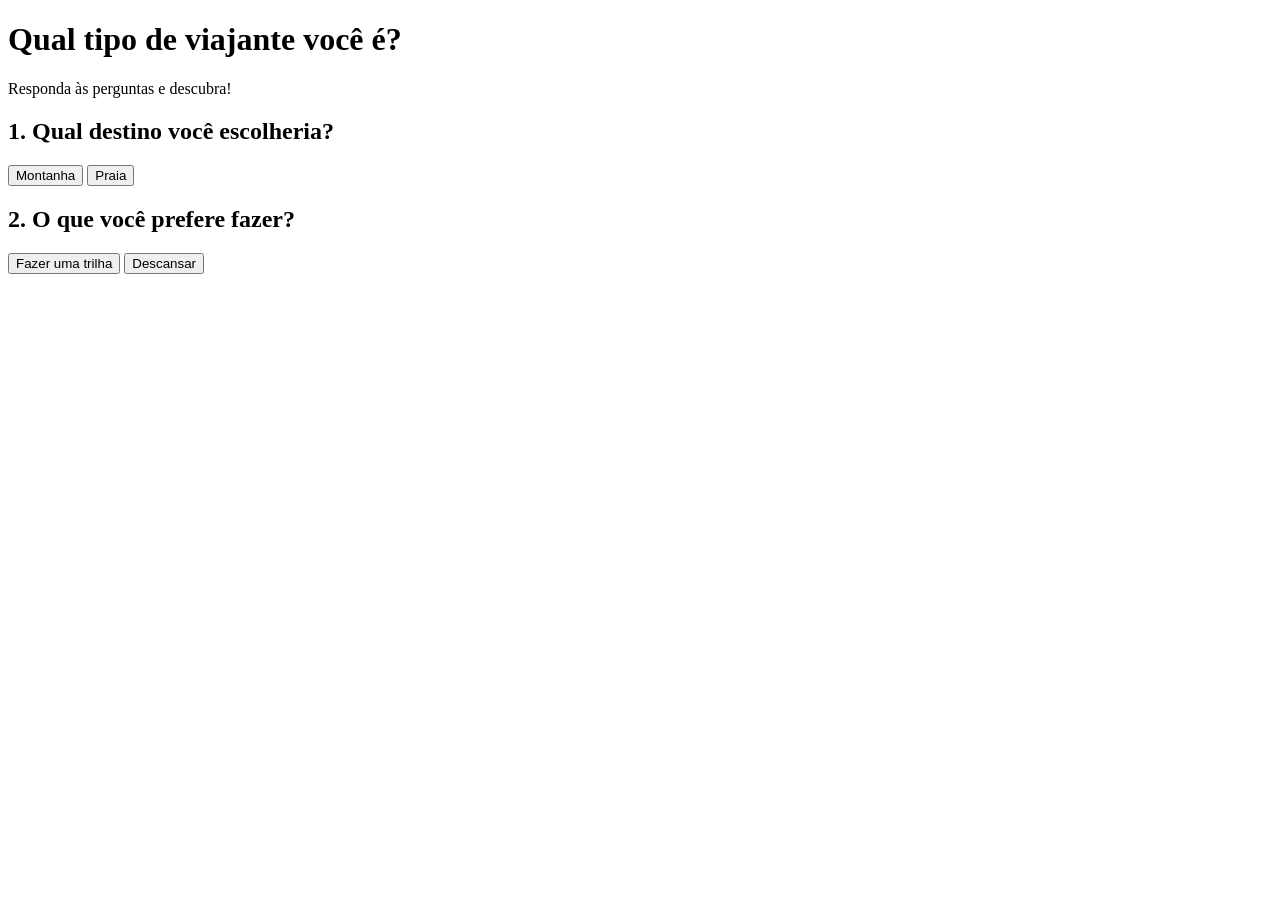
==== index.html @ b26f509c "envar" ====
<!DOCTYPE html>
<html lang="pt-BR">

<head>
    <meta charset="UTF-8">
    <meta name="viewport" content="width=device-width, initial-scale=1.0">

    <title>Qual viajante você é?</title>

    <link rel="stylesheet" href="style.css">
</head>

<body>

    <main>

        <h1>Qual tipo de viajante você é?</h1>

        <p>Responda às perguntas e descubra!</p>


       <section class="pergunta">

            <h2>1. Qual destino você escolheria?</h2>

            <button onclick="responder('aventura', 1, this)">
                Montanha
            </button>

            <button onclick="responder('relax', 1, this)">
                Praia
            </button>

        </section>


        <section class="pergunta">

            <h2>2. O que você prefere fazer?</h2>

           <button onclick="responder('aventura', 2, this)">
                Fazer uma trilha
            </button>

            <button onclick="responder('relax', 2, this)">
                Descansar
            </button>

        </section>


        <section id="resultado">

        </section>

    </main>


    <script src="script.js"></script>

</body>

</html>
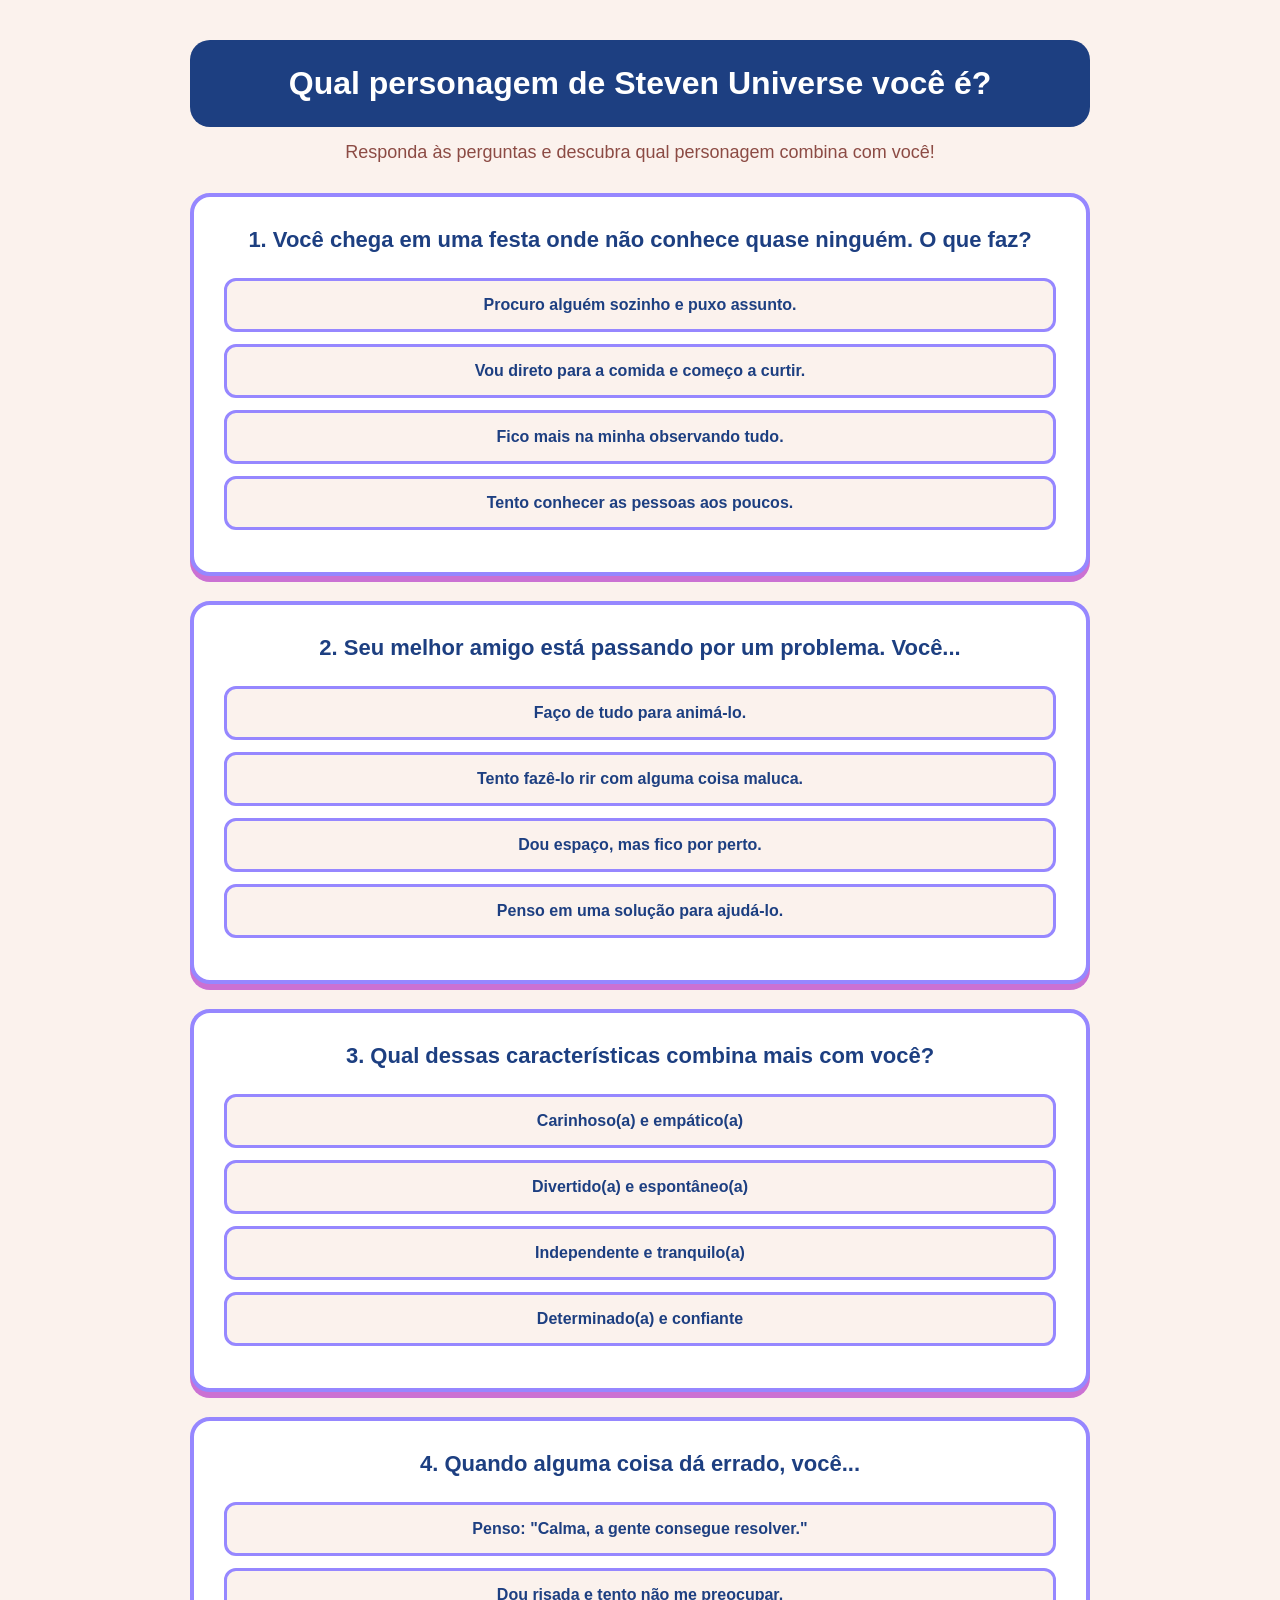
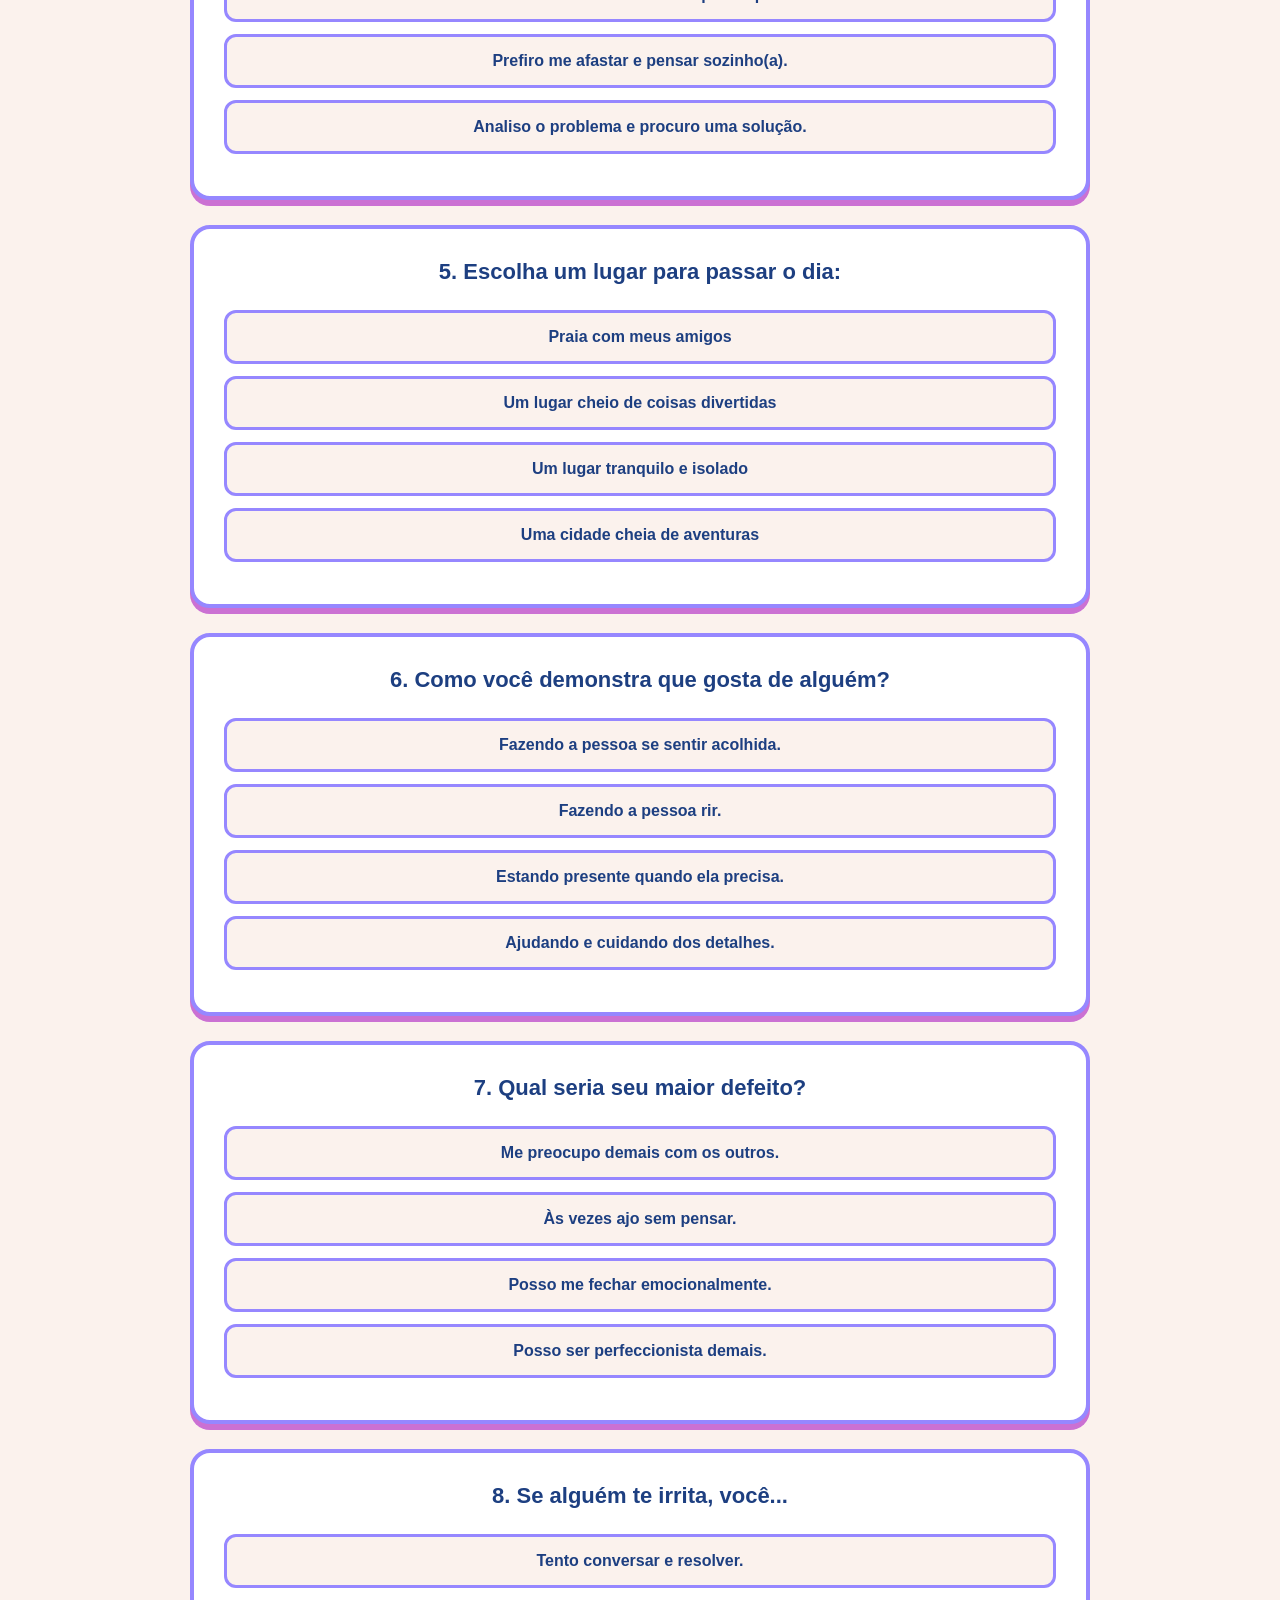
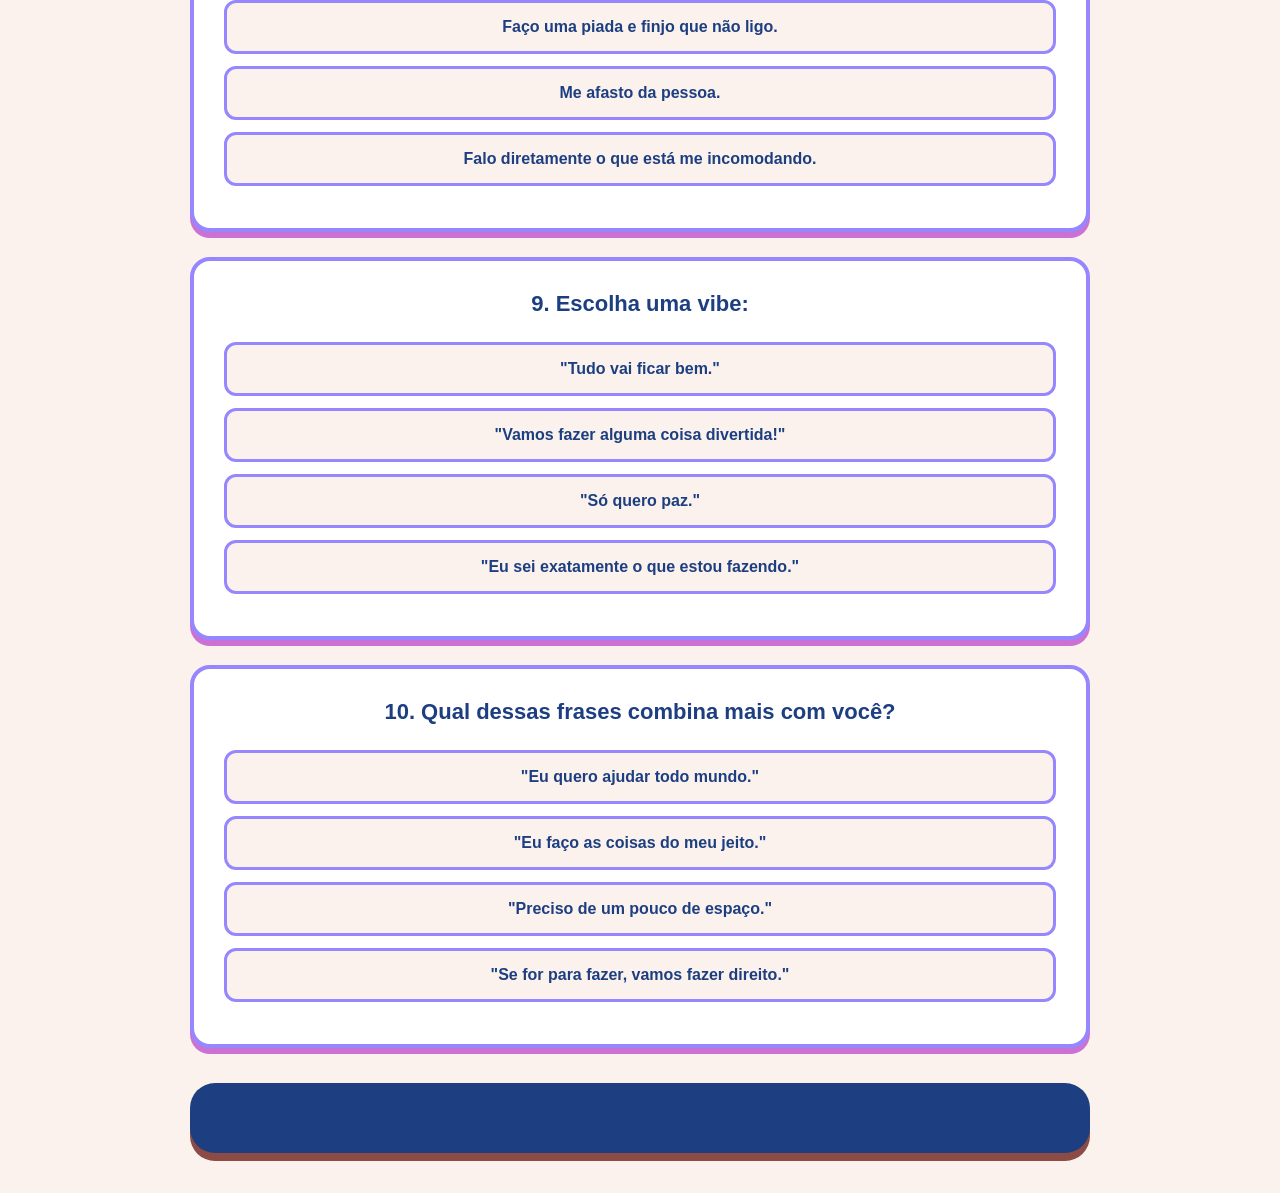
==== commit 94711663: "enviar" ====
--- a/index.html
+++ b/index.html
@@ -4,9 +4,7 @@
 <head>
     <meta charset="UTF-8">
     <meta name="viewport" content="width=device-width, initial-scale=1.0">
-
-    <title>Qual viajante você é?</title>
-
+    <title>Qual personagem de Steven Universe você é?</title>
     <link rel="stylesheet" href="style.css">
 </head>
 
@@ -14,50 +12,225 @@
 
     <main>
 
-        <h1>Qual tipo de viajante você é?</h1>
-
-        <p>Responda às perguntas e descubra!</p>
-
-
-       <section class="pergunta">
-
-            <h2>1. Qual destino você escolheria?</h2>
-
-            <button onclick="responder('aventura', 1, this)">
-                Montanha
-            </button>
-
-            <button onclick="responder('relax', 1, this)">
-                Praia
-            </button>
-
-        </section>
-
-
-        <section class="pergunta">
-
-            <h2>2. O que você prefere fazer?</h2>
-
-           <button onclick="responder('aventura', 2, this)">
-                Fazer uma trilha
-            </button>
-
-            <button onclick="responder('relax', 2, this)">
-                Descansar
-            </button>
-
+        <h1>Qual personagem de Steven Universe você é?</h1>
+        <p>Responda às perguntas e descubra qual personagem combina com você!</p>
+
+        <section class="pergunta">
+            <h2>1. Você chega em uma festa onde não conhece quase ninguém. O que faz?</h2>
+
+            <button onclick="responder('Steven', 1, this)">
+                Procuro alguém sozinho e puxo assunto.
+            </button>
+
+            <button onclick="responder('Amethyst', 1, this)">
+                Vou direto para a comida e começo a curtir.
+            </button>
+
+            <button onclick="responder('Lapis', 1, this)">
+                Fico mais na minha observando tudo.
+            </button>
+
+            <button onclick="responder('Pearl', 1, this)">
+                Tento conhecer as pessoas aos poucos.
+            </button>
+        </section>
+
+
+        <section class="pergunta">
+            <h2>2. Seu melhor amigo está passando por um problema. Você...</h2>
+
+            <button onclick="responder('Steven', 2, this)">
+                Faço de tudo para animá-lo.
+            </button>
+
+            <button onclick="responder('Amethyst', 2, this)">
+                Tento fazê-lo rir com alguma coisa maluca.
+            </button>
+
+            <button onclick="responder('Lapis', 2, this)">
+                Dou espaço, mas fico por perto.
+            </button>
+
+            <button onclick="responder('Pearl', 2, this)">
+                Penso em uma solução para ajudá-lo.
+            </button>
+        </section>
+
+
+        <section class="pergunta">
+            <h2>3. Qual dessas características combina mais com você?</h2>
+
+            <button onclick="responder('Steven', 3, this)">
+                Carinhoso(a) e empático(a)
+            </button>
+
+            <button onclick="responder('Amethyst', 3, this)">
+                Divertido(a) e espontâneo(a)
+            </button>
+
+            <button onclick="responder('Lapis', 3, this)">
+                Independente e tranquilo(a)
+            </button>
+
+            <button onclick="responder('Garnet', 3, this)">
+                Determinado(a) e confiante
+            </button>
+        </section>
+
+
+        <section class="pergunta">
+            <h2>4. Quando alguma coisa dá errado, você...</h2>
+
+            <button onclick="responder('Steven', 4, this)">
+                Penso: "Calma, a gente consegue resolver."
+            </button>
+
+            <button onclick="responder('Amethyst', 4, this)">
+                Dou risada e tento não me preocupar.
+            </button>
+
+            <button onclick="responder('Lapis', 4, this)">
+                Prefiro me afastar e pensar sozinho(a).
+            </button>
+
+            <button onclick="responder('Pearl', 4, this)">
+                Analiso o problema e procuro uma solução.
+            </button>
+        </section>
+
+
+        <section class="pergunta">
+            <h2>5. Escolha um lugar para passar o dia:</h2>
+
+            <button onclick="responder('Steven', 5, this)">
+                Praia com meus amigos
+            </button>
+
+            <button onclick="responder('Amethyst', 5, this)">
+                Um lugar cheio de coisas divertidas
+            </button>
+
+            <button onclick="responder('Lapis', 5, this)">
+                Um lugar tranquilo e isolado
+            </button>
+
+            <button onclick="responder('Garnet', 5, this)">
+                Uma cidade cheia de aventuras
+            </button>
+        </section>
+
+
+        <section class="pergunta">
+            <h2>6. Como você demonstra que gosta de alguém?</h2>
+
+            <button onclick="responder('Steven', 6, this)">
+                Fazendo a pessoa se sentir acolhida.
+            </button>
+
+            <button onclick="responder('Amethyst', 6, this)">
+                Fazendo a pessoa rir.
+            </button>
+
+            <button onclick="responder('Lapis', 6, this)">
+                Estando presente quando ela precisa.
+            </button>
+
+            <button onclick="responder('Pearl', 6, this)">
+                Ajudando e cuidando dos detalhes.
+            </button>
+        </section>
+
+
+        <section class="pergunta">
+            <h2>7. Qual seria seu maior defeito?</h2>
+
+            <button onclick="responder('Steven', 7, this)">
+                Me preocupo demais com os outros.
+            </button>
+
+            <button onclick="responder('Amethyst', 7, this)">
+                Às vezes ajo sem pensar.
+            </button>
+
+            <button onclick="responder('Lapis', 7, this)">
+                Posso me fechar emocionalmente.
+            </button>
+
+            <button onclick="responder('Pearl', 7, this)">
+                Posso ser perfeccionista demais.
+            </button>
+        </section>
+
+
+        <section class="pergunta">
+            <h2>8. Se alguém te irrita, você...</h2>
+
+            <button onclick="responder('Steven', 8, this)">
+                Tento conversar e resolver.
+            </button>
+
+            <button onclick="responder('Amethyst', 8, this)">
+                Faço uma piada e finjo que não ligo.
+            </button>
+
+            <button onclick="responder('Lapis', 8, this)">
+                Me afasto da pessoa.
+            </button>
+
+            <button onclick="responder('Garnet', 8, this)">
+                Falo diretamente o que está me incomodando.
+            </button>
+        </section>
+
+
+        <section class="pergunta">
+            <h2>9. Escolha uma vibe:</h2>
+
+            <button onclick="responder('Steven', 9, this)">
+                "Tudo vai ficar bem."
+            </button>
+
+            <button onclick="responder('Amethyst', 9, this)">
+                "Vamos fazer alguma coisa divertida!"
+            </button>
+
+            <button onclick="responder('Lapis', 9, this)">
+                "Só quero paz."
+            </button>
+
+            <button onclick="responder('Garnet', 9, this)">
+                "Eu sei exatamente o que estou fazendo."
+            </button>
+        </section>
+
+
+        <section class="pergunta">
+            <h2>10. Qual dessas frases combina mais com você?</h2>
+
+            <button onclick="responder('Steven', 10, this)">
+                "Eu quero ajudar todo mundo."
+            </button>
+
+            <button onclick="responder('Amethyst', 10, this)">
+                "Eu faço as coisas do meu jeito."
+            </button>
+
+            <button onclick="responder('Lapis', 10, this)">
+                "Preciso de um pouco de espaço."
+            </button>
+
+            <button onclick="responder('Garnet', 10, this)">
+                "Se for para fazer, vamos fazer direito."
+            </button>
         </section>
 
 
         <section id="resultado">
-
         </section>
 
     </main>
 
-
     <script src="script.js"></script>
 
 </body>
-
 </html>
--- a/style.css
+++ b/style.css
@@ -0,0 +1,169 @@
+/* =========================
+   PALETA
+========================= */
+
+:root {
+    --marrom: #8C4B44;
+    --creme: #FBF2ED;
+    --azul: #1D3F81;
+    --roxo: #9687FF;
+    --rosa: #CB71D3;
+}
+
+/* =========================
+   CONFIGURAÇÃO GERAL
+========================= */
+
+* {
+    margin: 0;
+    padding: 0;
+    box-sizing: border-box;
+}
+
+body {
+    font-family: Arial, sans-serif;
+    background: var(--creme);
+    color: var(--azul);
+    min-height: 100vh;
+    padding: 40px 20px;
+}
+
+/* =========================
+   CONTEÚDO PRINCIPAL
+========================= */
+
+main {
+    max-width: 900px;
+    margin: auto;
+    text-align: center;
+}
+
+/* TÍTULO */
+
+h1 {
+    background: var(--azul);
+    color: white;
+    padding: 25px;
+    border-radius: 20px;
+    margin-bottom: 15px;
+    font-size: 32px;
+}
+
+/* TEXTO */
+
+main > p {
+    font-size: 18px;
+    color: var(--marrom);
+    margin-bottom: 30px;
+}
+
+/* =========================
+   PERGUNTAS
+========================= */
+
+.pergunta {
+    background: white;
+    padding: 30px;
+    margin-bottom: 25px;
+    border-radius: 20px;
+    border: 4px solid var(--roxo);
+    box-shadow: 0 6px 0 var(--rosa);
+}
+
+.pergunta h2 {
+    color: var(--azul);
+    font-size: 22px;
+    margin-bottom: 25px;
+}
+
+/* =========================
+   BOTÕES
+========================= */
+
+.pergunta button {
+    display: block;
+    width: 100%;
+    padding: 15px 20px;
+    margin: 12px 0;
+
+    background: var(--creme);
+    color: var(--azul);
+
+    border: 3px solid var(--roxo);
+    border-radius: 12px;
+
+    font-size: 16px;
+    font-weight: bold;
+
+    cursor: pointer;
+    transition: 0.2s;
+}
+
+/* EFEITO AO PASSAR O MOUSE */
+
+.pergunta button:hover {
+    background: var(--roxo);
+    color: white;
+    transform: scale(1.02);
+}
+
+/* RESPOSTA ESCOLHIDA */
+
+.pergunta button.selecionado {
+    background: var(--rosa);
+    color: white;
+    border-color: var(--marrom);
+}
+
+/* =========================
+   RESULTADO
+========================= */
+
+#resultado {
+    margin-top: 35px;
+    padding: 35px;
+
+    background: var(--azul);
+    color: white;
+
+    border-radius: 25px;
+
+    box-shadow: 0 8px 0 var(--marrom);
+}
+
+#resultado h2 {
+    font-size: 30px;
+    margin-bottom: 15px;
+}
+
+#resultado p {
+    font-size: 18px;
+    line-height: 1.6;
+}
+
+/* =========================
+   RESPONSIVIDADE
+========================= */
+
+@media (max-width: 600px) {
+
+    body {
+        padding: 20px 10px;
+    }
+
+    h1 {
+        font-size: 25px;
+    }
+
+    .pergunta {
+        padding: 20px;
+    }
+
+    .pergunta h2 {
+        font-size: 19px;
+    }
+
+    .pergunta button {
+        font-size: 14px;
+    }
+}
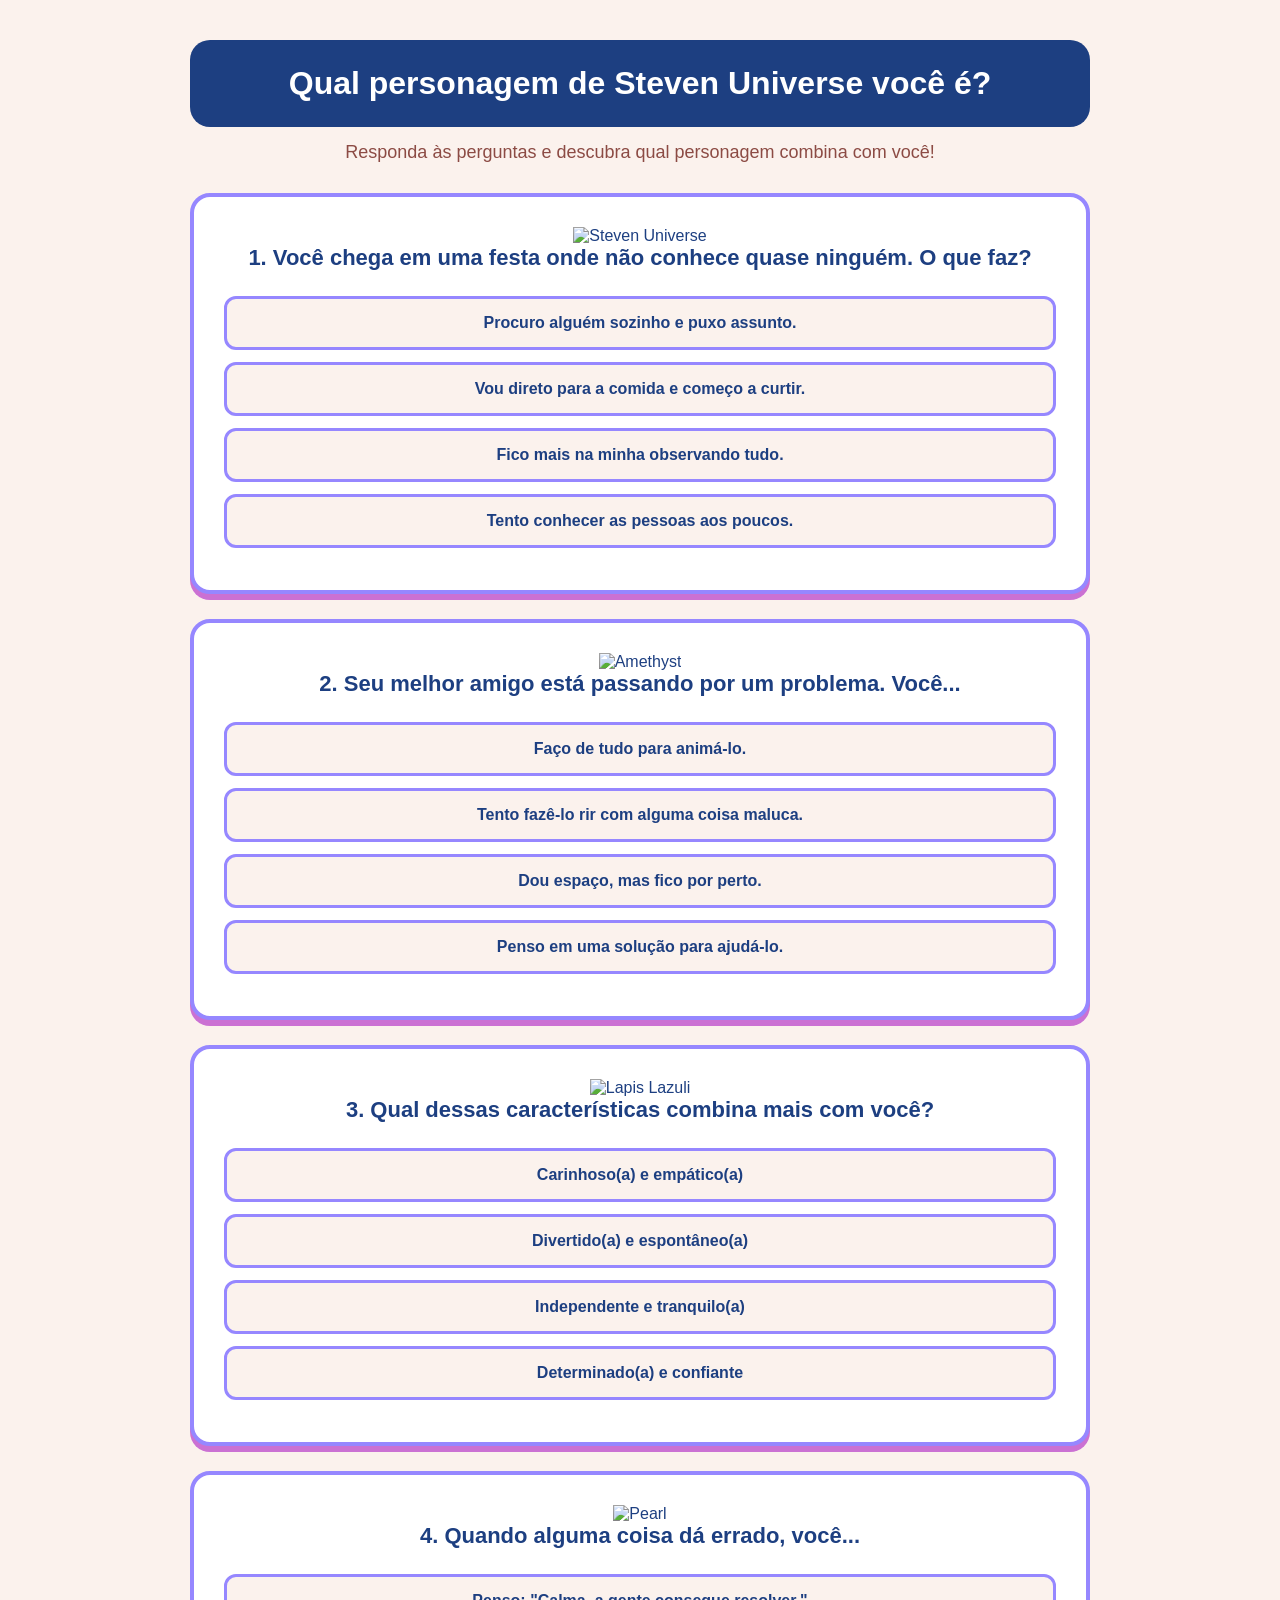
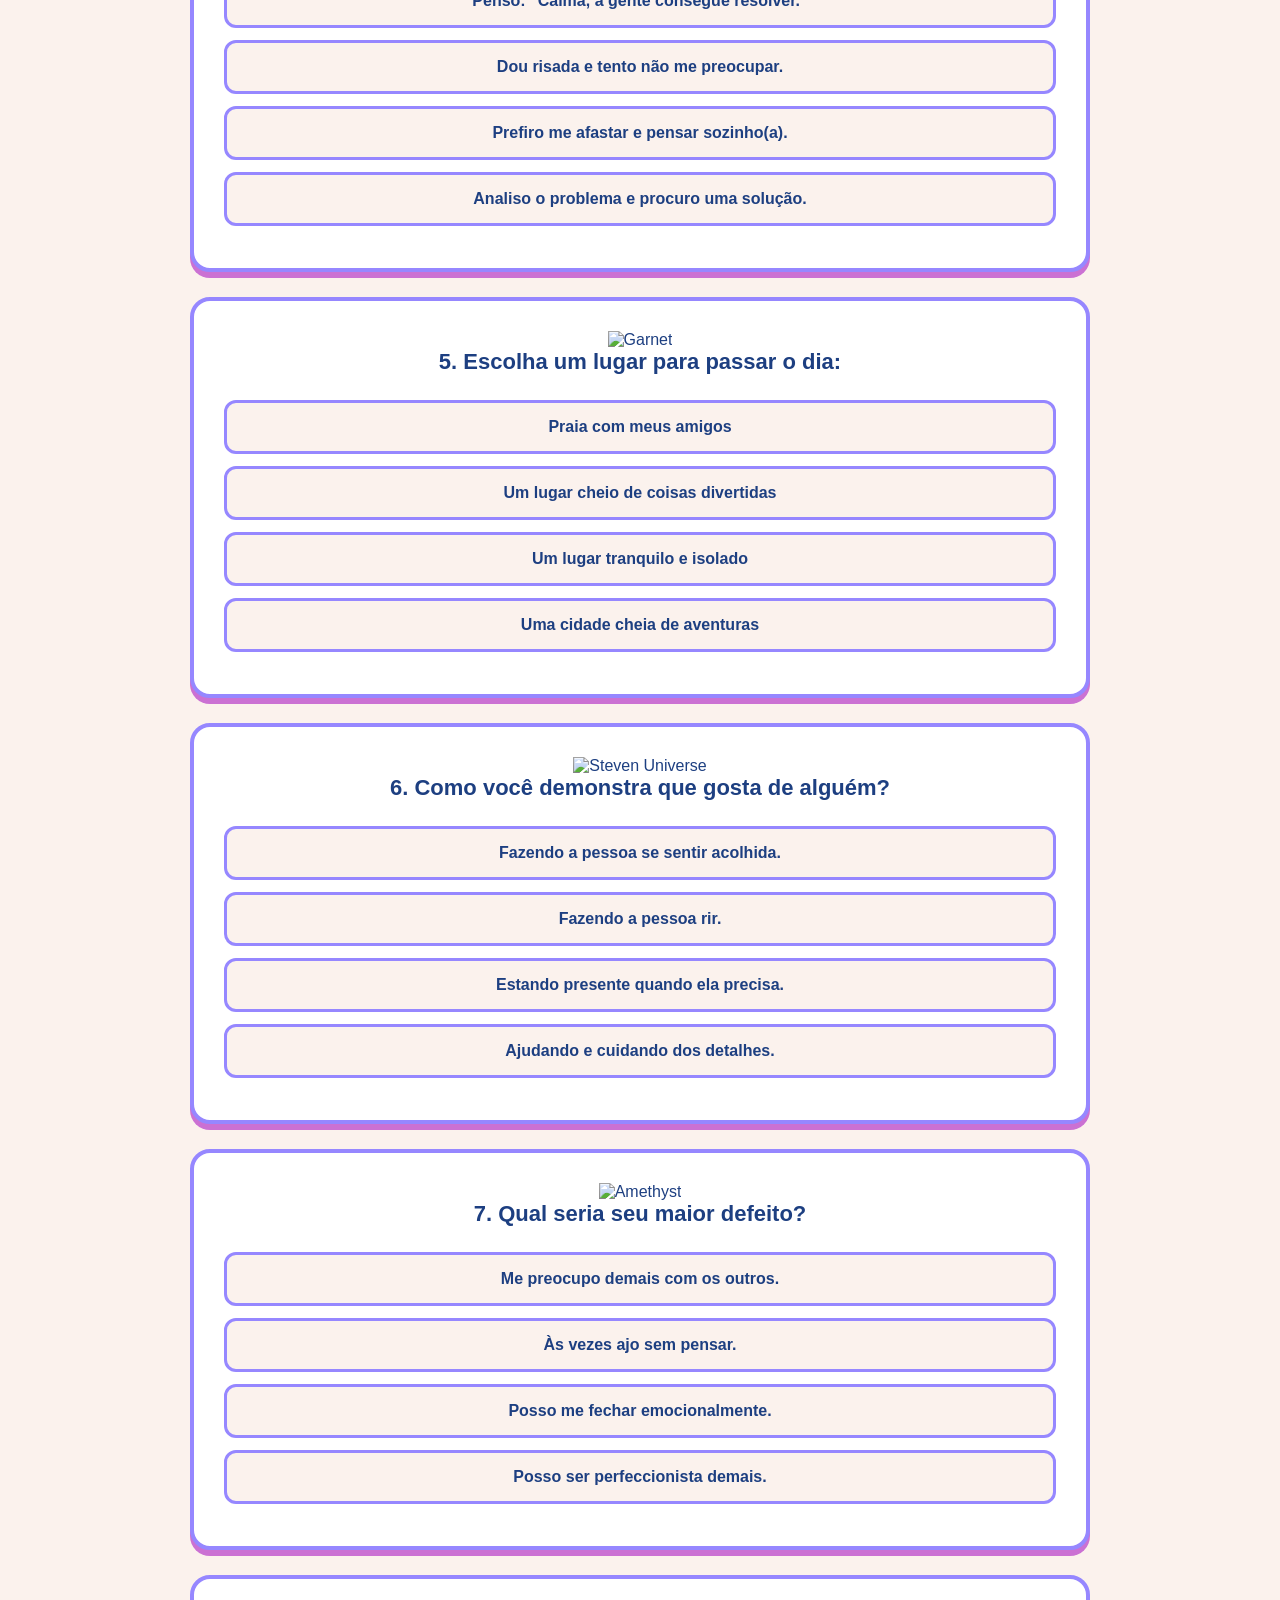
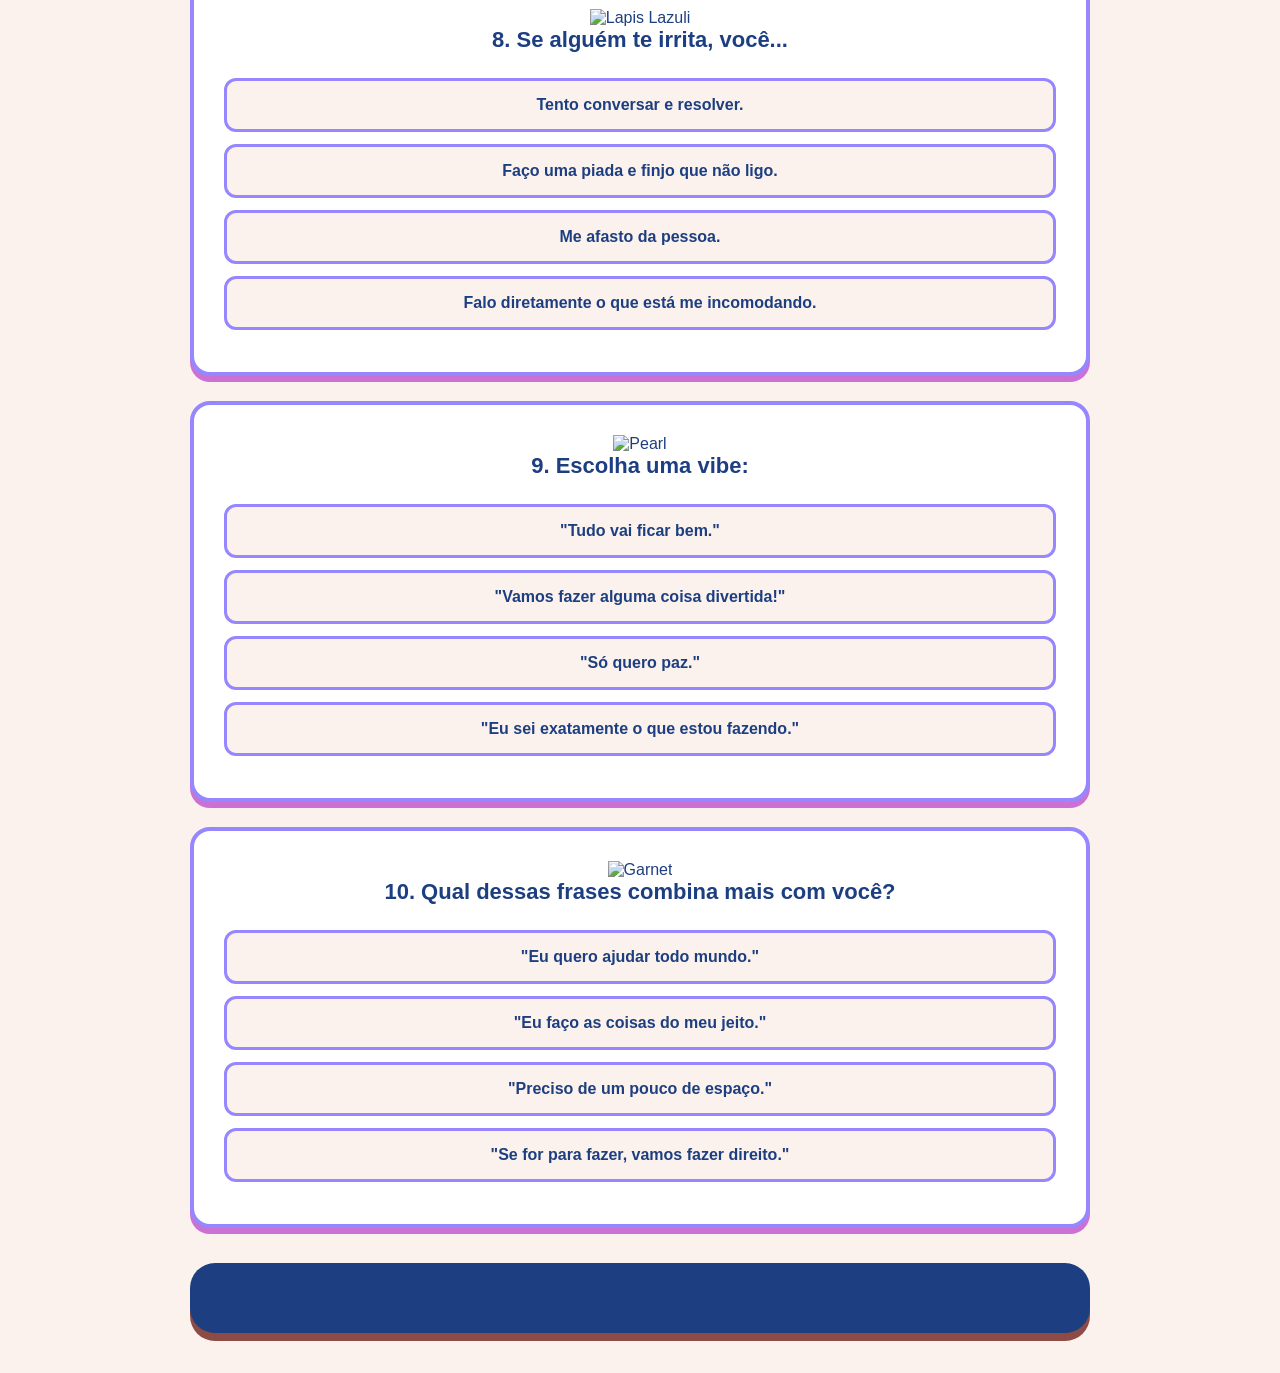
==== commit eed30397: "enviar" ====
--- a/index.html
+++ b/index.html
@@ -16,6 +16,7 @@
         <p>Responda às perguntas e descubra qual personagem combina com você!</p>
 
         <section class="pergunta">
+            <img src="imagems/1.png" alt="Steven Universe" style="width: 200px; height: auto;">
             <h2>1. Você chega em uma festa onde não conhece quase ninguém. O que faz?</h2>
 
             <button onclick="responder('Steven', 1, this)">
@@ -37,6 +38,7 @@
 
 
         <section class="pergunta">
+            <img src="imagems/2.png" alt="Amethyst" style="width: 200px; height: auto;">
             <h2>2. Seu melhor amigo está passando por um problema. Você...</h2>
 
             <button onclick="responder('Steven', 2, this)">
@@ -58,6 +60,7 @@
 
 
         <section class="pergunta">
+            <img src="imagems/3.png" alt="Lapis Lazuli" style="width: 200px; height: auto;">
             <h2>3. Qual dessas características combina mais com você?</h2>
 
             <button onclick="responder('Steven', 3, this)">
@@ -79,6 +82,7 @@
 
 
         <section class="pergunta">
+            <img src="imagems/4.png" alt="Pearl" style="width: 200px; height: auto;">
             <h2>4. Quando alguma coisa dá errado, você...</h2>
 
             <button onclick="responder('Steven', 4, this)">
@@ -100,6 +104,7 @@
 
 
         <section class="pergunta">
+            <img src="imagems/5.png" alt="Garnet" style="width: 200px; height: auto;">
             <h2>5. Escolha um lugar para passar o dia:</h2>
 
             <button onclick="responder('Steven', 5, this)">
@@ -121,6 +126,7 @@
 
 
         <section class="pergunta">
+            <img src="imagems/6.png" alt="Steven Universe" style="width: 200px; height: auto;">
             <h2>6. Como você demonstra que gosta de alguém?</h2>
 
             <button onclick="responder('Steven', 6, this)">
@@ -142,6 +148,7 @@
 
 
         <section class="pergunta">
+            <img src="imagems/7.png" alt="Amethyst" style="width: 200px; height: auto;">
             <h2>7. Qual seria seu maior defeito?</h2>
 
             <button onclick="responder('Steven', 7, this)">
@@ -163,6 +170,7 @@
 
 
         <section class="pergunta">
+            <img src="imagems/8.png" alt="Lapis Lazuli" style="width: 200px; height: auto;">
             <h2>8. Se alguém te irrita, você...</h2>
 
             <button onclick="responder('Steven', 8, this)">
@@ -184,6 +192,7 @@
 
 
         <section class="pergunta">
+            <img src="imagems/9.png" alt="Pearl" style="width: 200px; height: auto;">
             <h2>9. Escolha uma vibe:</h2>
 
             <button onclick="responder('Steven', 9, this)">
@@ -205,6 +214,7 @@
 
 
         <section class="pergunta">
+            <img src="imagems/10.png" alt="Garnet" style="width: 200px; height: auto;">
             <h2>10. Qual dessas frases combina mais com você?</h2>
 
             <button onclick="responder('Steven', 10, this)">
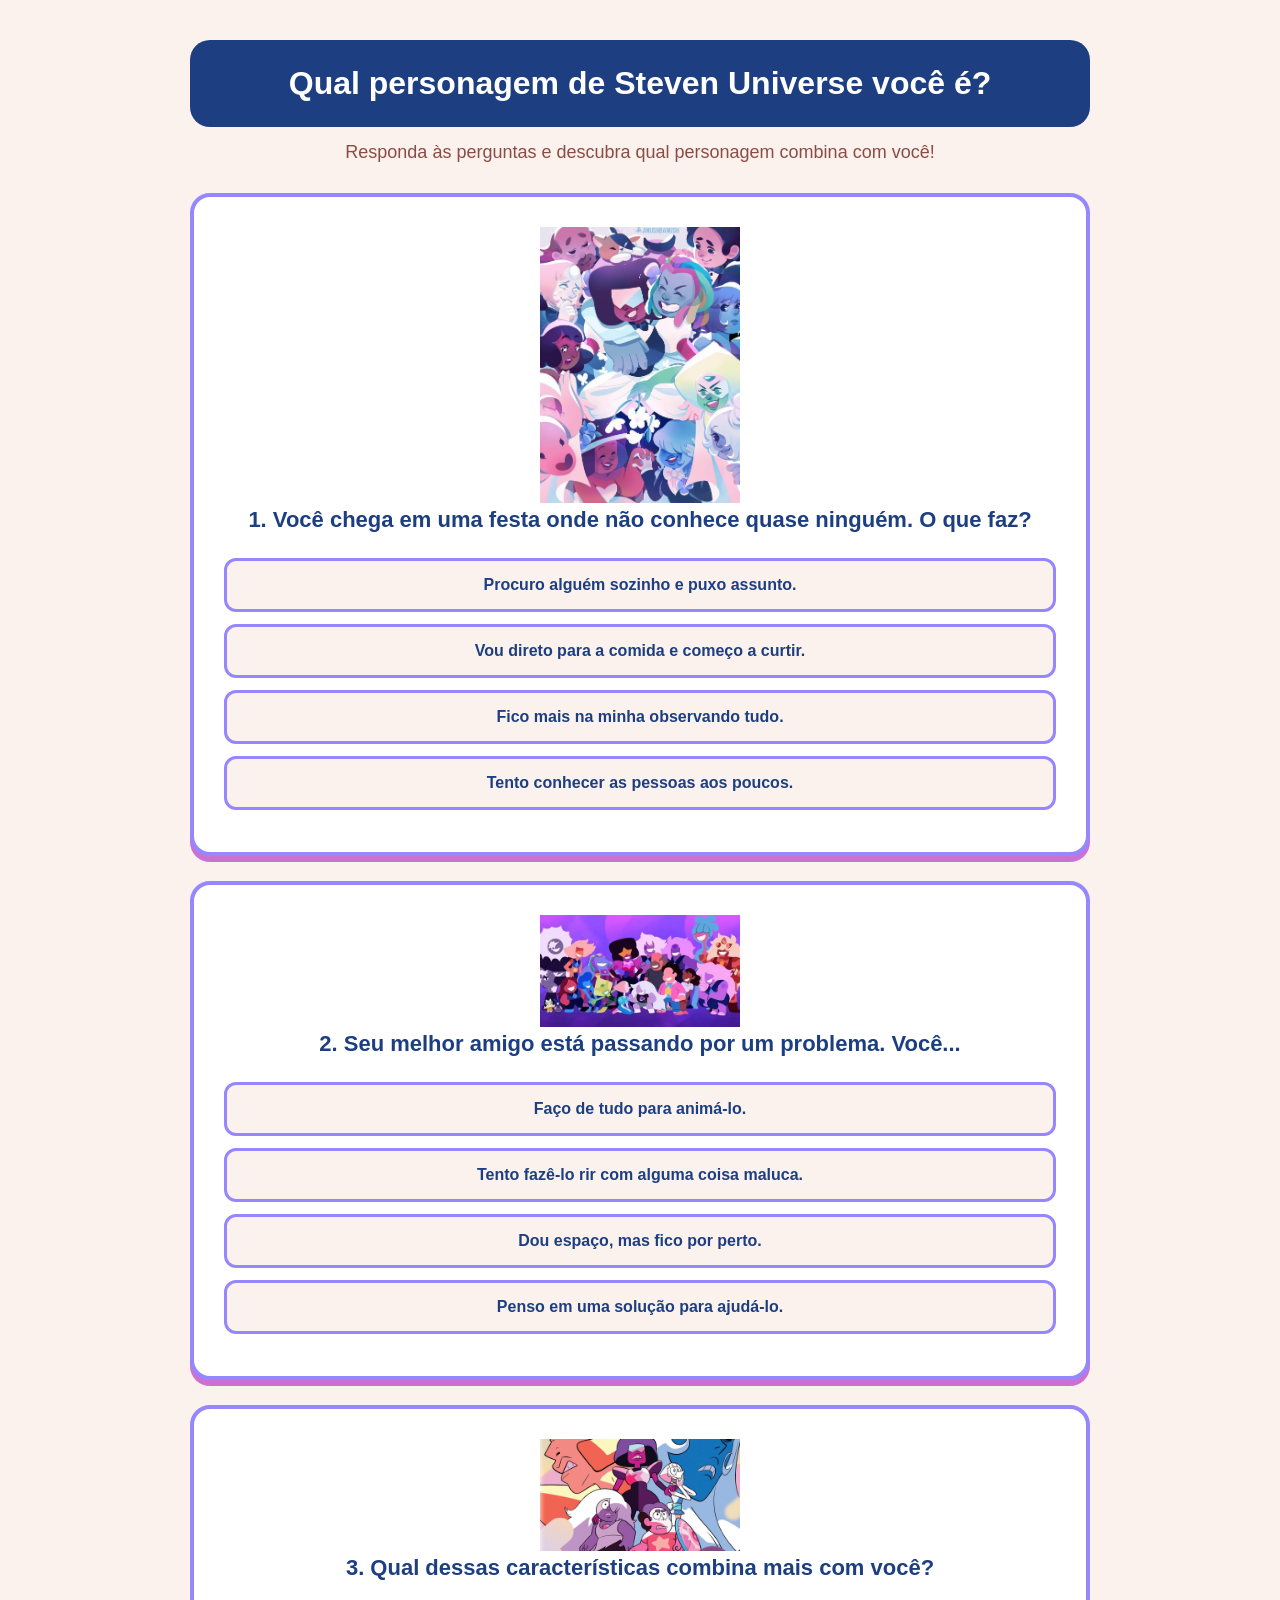
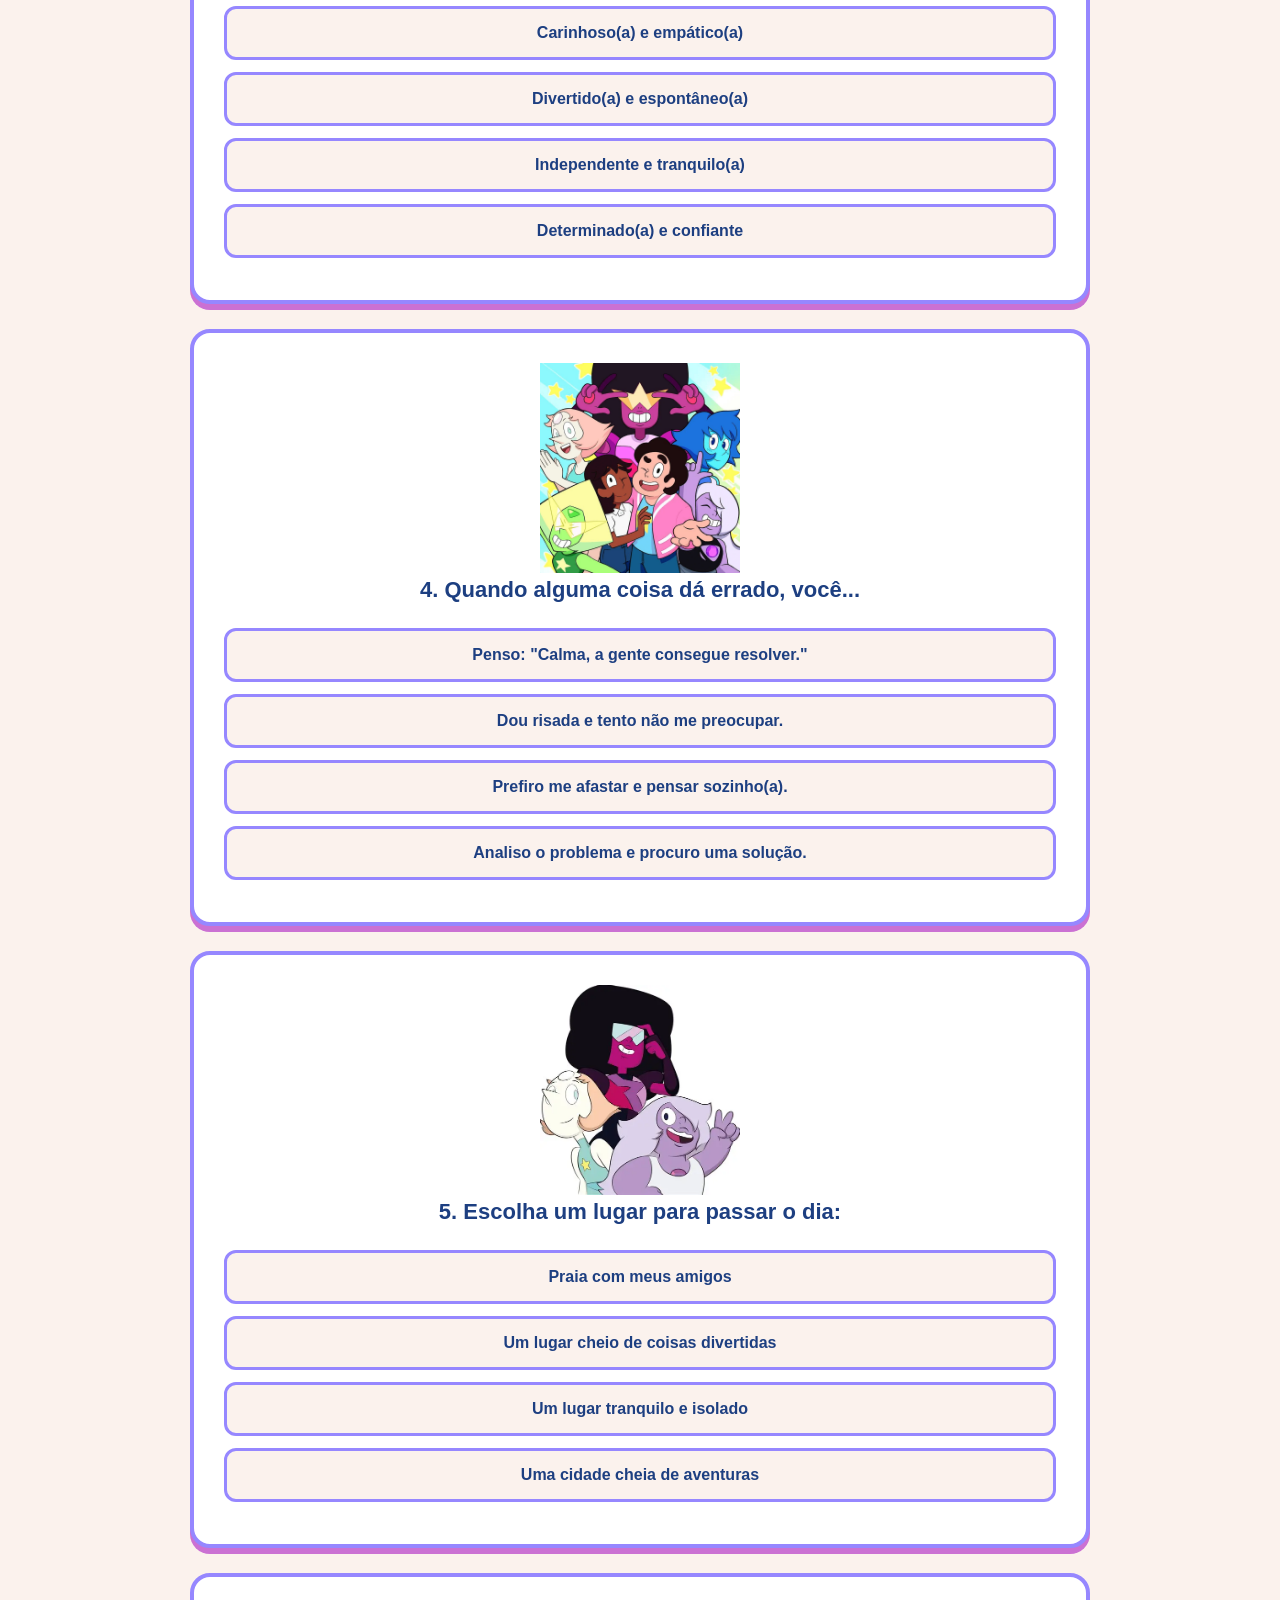
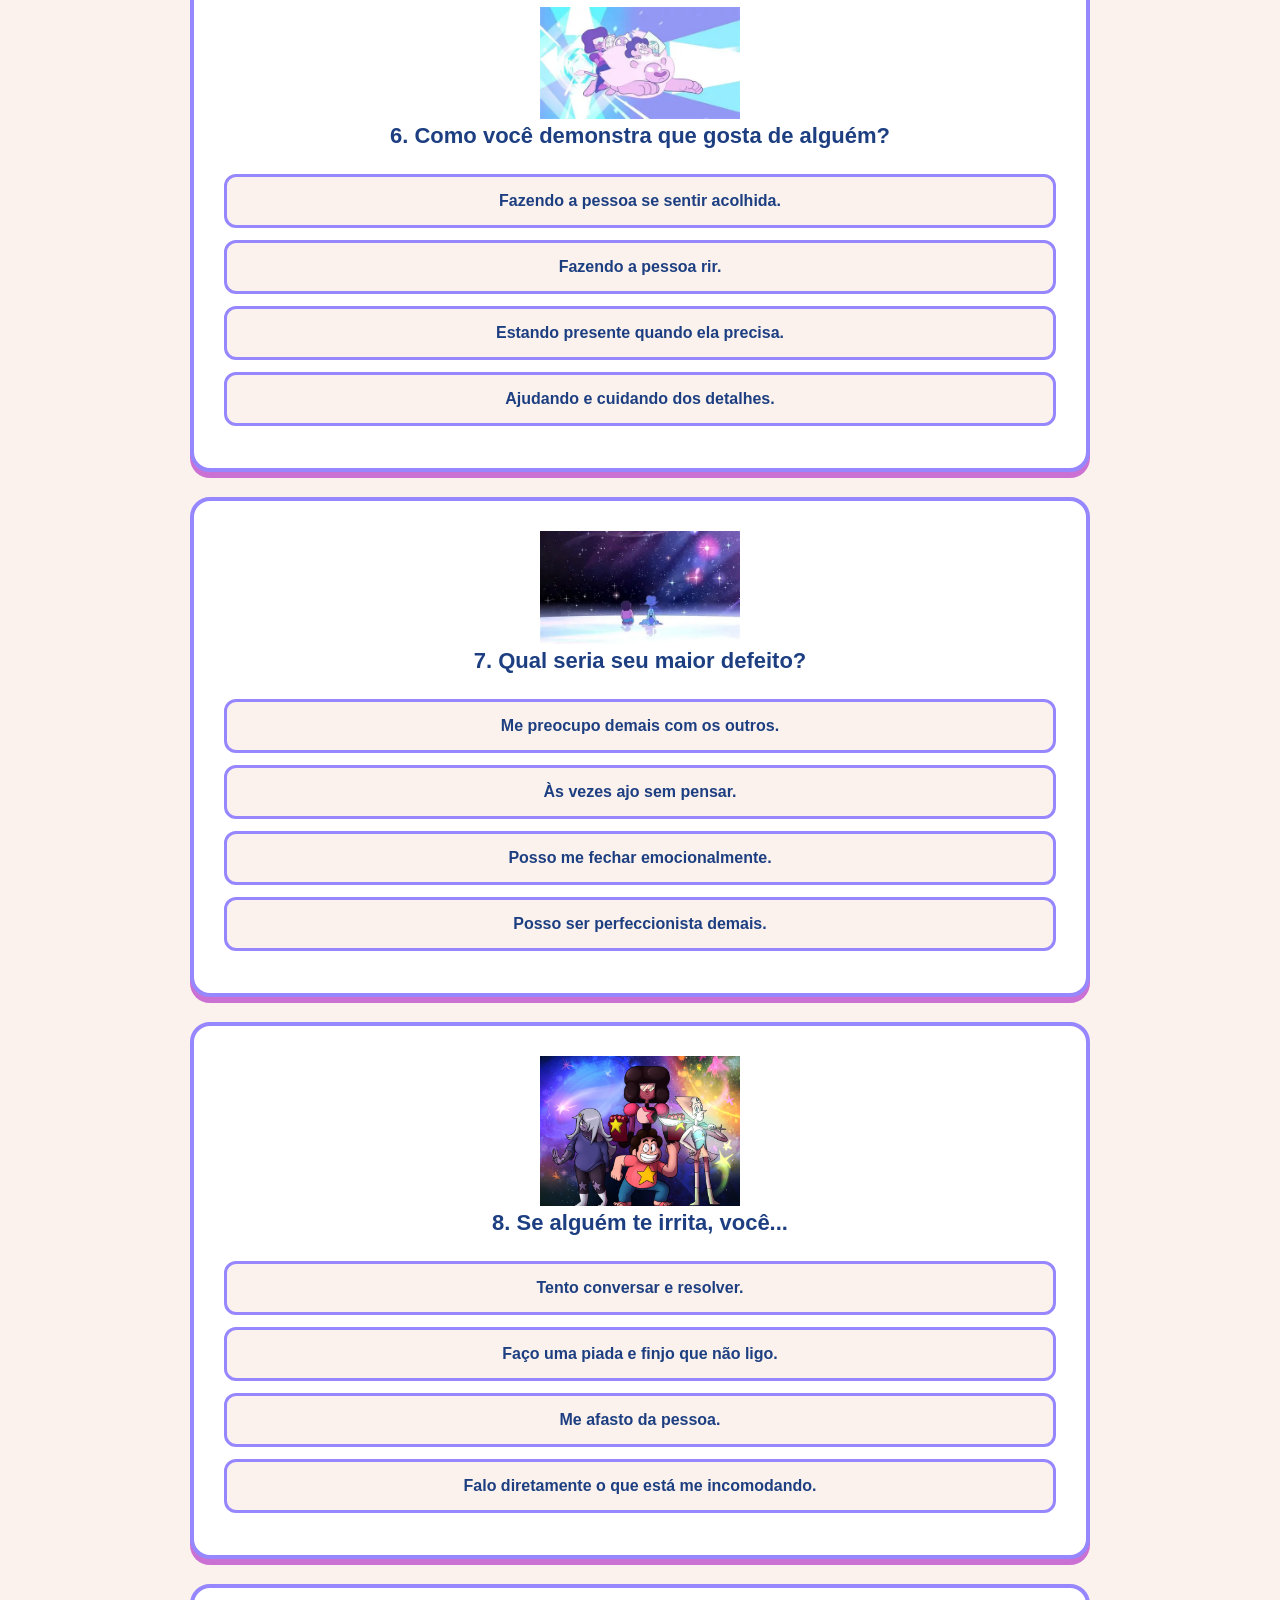
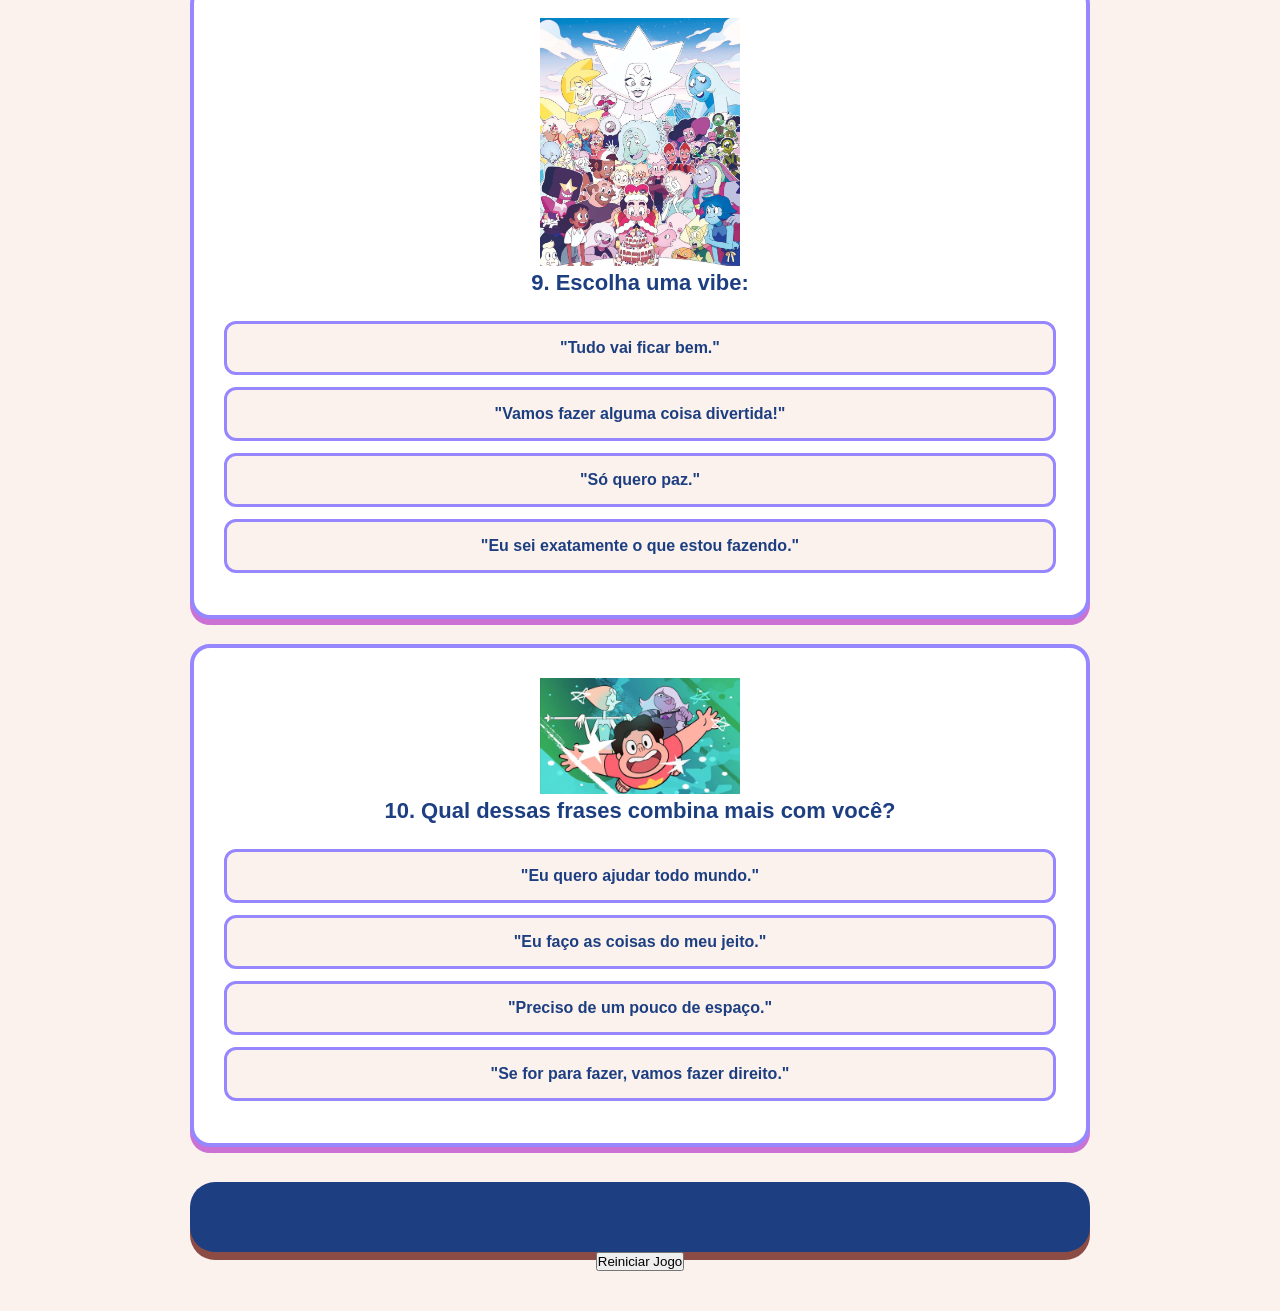
==== commit fb976446: "enviar" ====
--- a/index.html
+++ b/index.html
@@ -16,7 +16,7 @@
         <p>Responda às perguntas e descubra qual personagem combina com você!</p>
 
         <section class="pergunta">
-            <img src="imagems/1.png" alt="Steven Universe" style="width: 200px; height: auto;">
+            <img src="./img/1.png" alt="Steven Universe" style="width: 200px; height: auto;">
             <h2>1. Você chega em uma festa onde não conhece quase ninguém. O que faz?</h2>
 
             <button onclick="responder('Steven', 1, this)">
@@ -38,7 +38,7 @@
 
 
         <section class="pergunta">
-            <img src="imagems/2.png" alt="Amethyst" style="width: 200px; height: auto;">
+            <img src="./img/2.png" alt="Amethyst" style="width: 200px; height: auto;">
             <h2>2. Seu melhor amigo está passando por um problema. Você...</h2>
 
             <button onclick="responder('Steven', 2, this)">
@@ -60,7 +60,7 @@
 
 
         <section class="pergunta">
-            <img src="imagems/3.png" alt="Lapis Lazuli" style="width: 200px; height: auto;">
+            <img src="./img/3.png" alt="Lapis Lazuli" style="width: 200px; height: auto;">
             <h2>3. Qual dessas características combina mais com você?</h2>
 
             <button onclick="responder('Steven', 3, this)">
@@ -82,7 +82,7 @@
 
 
         <section class="pergunta">
-            <img src="imagems/4.png" alt="Pearl" style="width: 200px; height: auto;">
+            <img src="./img/4.png" alt="Pearl" style="width: 200px; height: auto;">
             <h2>4. Quando alguma coisa dá errado, você...</h2>
 
             <button onclick="responder('Steven', 4, this)">
@@ -104,7 +104,7 @@
 
 
         <section class="pergunta">
-            <img src="imagems/5.png" alt="Garnet" style="width: 200px; height: auto;">
+            <img src="./img/5.png" alt="Garnet" style="width: 200px; height: auto;">
             <h2>5. Escolha um lugar para passar o dia:</h2>
 
             <button onclick="responder('Steven', 5, this)">
@@ -126,7 +126,7 @@
 
 
         <section class="pergunta">
-            <img src="imagems/6.png" alt="Steven Universe" style="width: 200px; height: auto;">
+            <img src="./img/6.png" alt="Steven Universe" style="width: 200px; height: auto;">
             <h2>6. Como você demonstra que gosta de alguém?</h2>
 
             <button onclick="responder('Steven', 6, this)">
@@ -148,7 +148,7 @@
 
 
         <section class="pergunta">
-            <img src="imagems/7.png" alt="Amethyst" style="width: 200px; height: auto;">
+            <img src="./img/7.png" alt="Amethyst" style="width: 200px; height: auto;">
             <h2>7. Qual seria seu maior defeito?</h2>
 
             <button onclick="responder('Steven', 7, this)">
@@ -170,7 +170,7 @@
 
 
         <section class="pergunta">
-            <img src="imagems/8.png" alt="Lapis Lazuli" style="width: 200px; height: auto;">
+            <img src="./img/8.png" alt="Lapis Lazuli" style="width: 200px; height: auto;">
             <h2>8. Se alguém te irrita, você...</h2>
 
             <button onclick="responder('Steven', 8, this)">
@@ -192,7 +192,7 @@
 
 
         <section class="pergunta">
-            <img src="imagems/9.png" alt="Pearl" style="width: 200px; height: auto;">
+            <img src="./img/9.png" alt="Pearl" style="width: 200px; height: auto;">
             <h2>9. Escolha uma vibe:</h2>
 
             <button onclick="responder('Steven', 9, this)">
@@ -214,7 +214,7 @@
 
 
         <section class="pergunta">
-            <img src="imagems/10.png" alt="Garnet" style="width: 200px; height: auto;">
+            <img src="./img/10.png" alt="Garnet" style="width: 200px; height: auto;">
             <h2>10. Qual dessas frases combina mais com você?</h2>
 
             <button onclick="responder('Steven', 10, this)">
@@ -237,6 +237,8 @@
 
         <section id="resultado">
         </section>
+        <button id="reiniciar" onclick="reiniciarJogo()">Reiniciar Jogo</button>
+
 
     </main>
 
--- a/style.css
+++ b/style.css
@@ -165,5 +165,8 @@
 
     .pergunta button {
         font-size: 14px;
+        
     }
+    
+    
 }
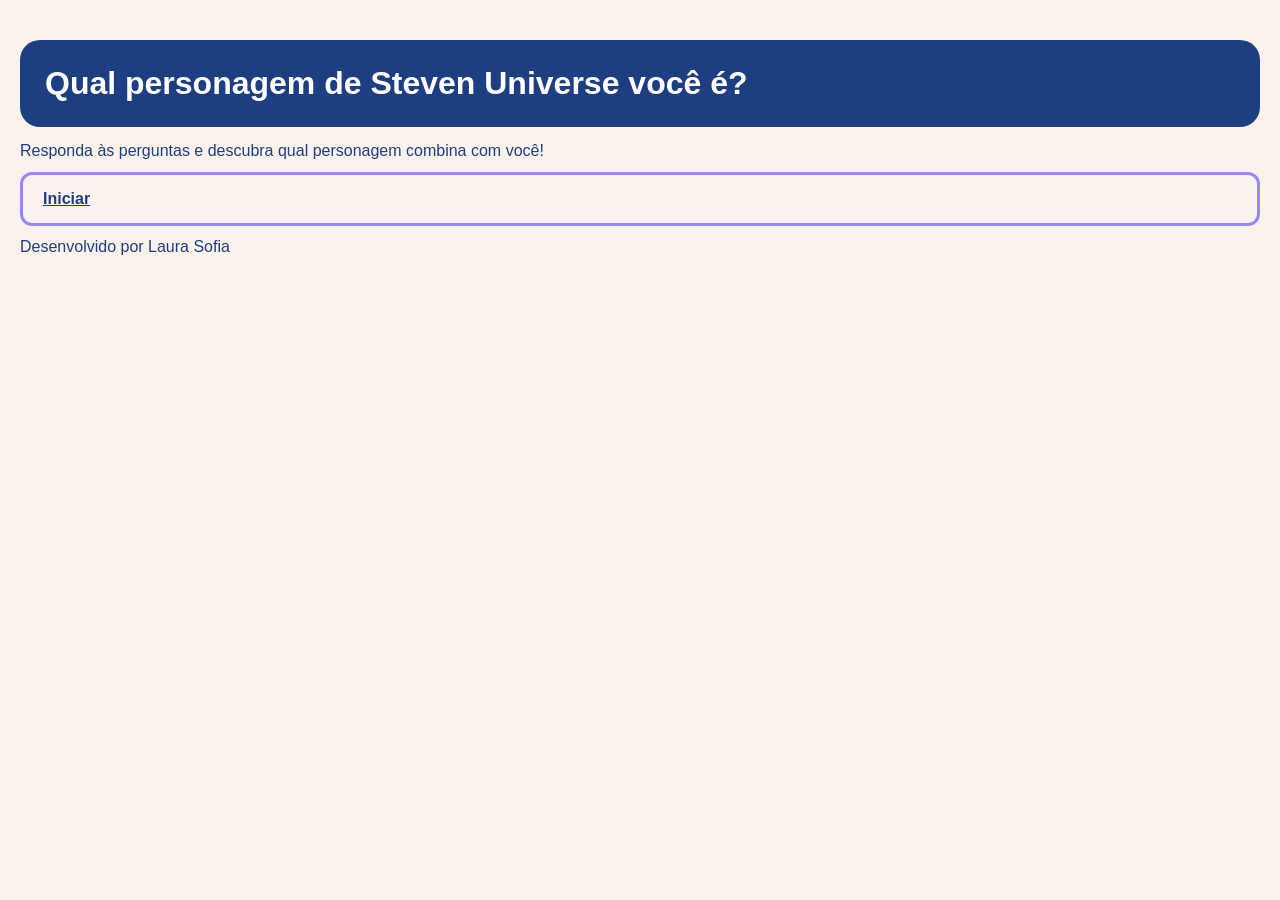
==== commit 1cf9444d: "enviar" ====
--- a/index.html
+++ b/index.html
@@ -7,242 +7,12 @@
     <title>Qual personagem de Steven Universe você é?</title>
     <link rel="stylesheet" href="style.css">
 </head>
-
 <body>
-
-    <main>
-
-        <h1>Qual personagem de Steven Universe você é?</h1>
-        <p>Responda às perguntas e descubra qual personagem combina com você!</p>
-
-        <section class="pergunta">
-            <img src="./img/1.png" alt="Steven Universe" style="width: 200px; height: auto;">
-            <h2>1. Você chega em uma festa onde não conhece quase ninguém. O que faz?</h2>
-
-            <button onclick="responder('Steven', 1, this)">
-                Procuro alguém sozinho e puxo assunto.
-            </button>
-
-            <button onclick="responder('Amethyst', 1, this)">
-                Vou direto para a comida e começo a curtir.
-            </button>
-
-            <button onclick="responder('Lapis', 1, this)">
-                Fico mais na minha observando tudo.
-            </button>
-
-            <button onclick="responder('Pearl', 1, this)">
-                Tento conhecer as pessoas aos poucos.
-            </button>
-        </section>
-
-
-        <section class="pergunta">
-            <img src="./img/2.png" alt="Amethyst" style="width: 200px; height: auto;">
-            <h2>2. Seu melhor amigo está passando por um problema. Você...</h2>
-
-            <button onclick="responder('Steven', 2, this)">
-                Faço de tudo para animá-lo.
-            </button>
-
-            <button onclick="responder('Amethyst', 2, this)">
-                Tento fazê-lo rir com alguma coisa maluca.
-            </button>
-
-            <button onclick="responder('Lapis', 2, this)">
-                Dou espaço, mas fico por perto.
-            </button>
-
-            <button onclick="responder('Pearl', 2, this)">
-                Penso em uma solução para ajudá-lo.
-            </button>
-        </section>
-
-
-        <section class="pergunta">
-            <img src="./img/3.png" alt="Lapis Lazuli" style="width: 200px; height: auto;">
-            <h2>3. Qual dessas características combina mais com você?</h2>
-
-            <button onclick="responder('Steven', 3, this)">
-                Carinhoso(a) e empático(a)
-            </button>
-
-            <button onclick="responder('Amethyst', 3, this)">
-                Divertido(a) e espontâneo(a)
-            </button>
-
-            <button onclick="responder('Lapis', 3, this)">
-                Independente e tranquilo(a)
-            </button>
-
-            <button onclick="responder('Garnet', 3, this)">
-                Determinado(a) e confiante
-            </button>
-        </section>
-
-
-        <section class="pergunta">
-            <img src="./img/4.png" alt="Pearl" style="width: 200px; height: auto;">
-            <h2>4. Quando alguma coisa dá errado, você...</h2>
-
-            <button onclick="responder('Steven', 4, this)">
-                Penso: "Calma, a gente consegue resolver."
-            </button>
-
-            <button onclick="responder('Amethyst', 4, this)">
-                Dou risada e tento não me preocupar.
-            </button>
-
-            <button onclick="responder('Lapis', 4, this)">
-                Prefiro me afastar e pensar sozinho(a).
-            </button>
-
-            <button onclick="responder('Pearl', 4, this)">
-                Analiso o problema e procuro uma solução.
-            </button>
-        </section>
-
-
-        <section class="pergunta">
-            <img src="./img/5.png" alt="Garnet" style="width: 200px; height: auto;">
-            <h2>5. Escolha um lugar para passar o dia:</h2>
-
-            <button onclick="responder('Steven', 5, this)">
-                Praia com meus amigos
-            </button>
-
-            <button onclick="responder('Amethyst', 5, this)">
-                Um lugar cheio de coisas divertidas
-            </button>
-
-            <button onclick="responder('Lapis', 5, this)">
-                Um lugar tranquilo e isolado
-            </button>
-
-            <button onclick="responder('Garnet', 5, this)">
-                Uma cidade cheia de aventuras
-            </button>
-        </section>
-
-
-        <section class="pergunta">
-            <img src="./img/6.png" alt="Steven Universe" style="width: 200px; height: auto;">
-            <h2>6. Como você demonstra que gosta de alguém?</h2>
-
-            <button onclick="responder('Steven', 6, this)">
-                Fazendo a pessoa se sentir acolhida.
-            </button>
-
-            <button onclick="responder('Amethyst', 6, this)">
-                Fazendo a pessoa rir.
-            </button>
-
-            <button onclick="responder('Lapis', 6, this)">
-                Estando presente quando ela precisa.
-            </button>
-
-            <button onclick="responder('Pearl', 6, this)">
-                Ajudando e cuidando dos detalhes.
-            </button>
-        </section>
-
-
-        <section class="pergunta">
-            <img src="./img/7.png" alt="Amethyst" style="width: 200px; height: auto;">
-            <h2>7. Qual seria seu maior defeito?</h2>
-
-            <button onclick="responder('Steven', 7, this)">
-                Me preocupo demais com os outros.
-            </button>
-
-            <button onclick="responder('Amethyst', 7, this)">
-                Às vezes ajo sem pensar.
-            </button>
-
-            <button onclick="responder('Lapis', 7, this)">
-                Posso me fechar emocionalmente.
-            </button>
-
-            <button onclick="responder('Pearl', 7, this)">
-                Posso ser perfeccionista demais.
-            </button>
-        </section>
-
-
-        <section class="pergunta">
-            <img src="./img/8.png" alt="Lapis Lazuli" style="width: 200px; height: auto;">
-            <h2>8. Se alguém te irrita, você...</h2>
-
-            <button onclick="responder('Steven', 8, this)">
-                Tento conversar e resolver.
-            </button>
-
-            <button onclick="responder('Amethyst', 8, this)">
-                Faço uma piada e finjo que não ligo.
-            </button>
-
-            <button onclick="responder('Lapis', 8, this)">
-                Me afasto da pessoa.
-            </button>
-
-            <button onclick="responder('Garnet', 8, this)">
-                Falo diretamente o que está me incomodando.
-            </button>
-        </section>
-
-
-        <section class="pergunta">
-            <img src="./img/9.png" alt="Pearl" style="width: 200px; height: auto;">
-            <h2>9. Escolha uma vibe:</h2>
-
-            <button onclick="responder('Steven', 9, this)">
-                "Tudo vai ficar bem."
-            </button>
-
-            <button onclick="responder('Amethyst', 9, this)">
-                "Vamos fazer alguma coisa divertida!"
-            </button>
-
-            <button onclick="responder('Lapis', 9, this)">
-                "Só quero paz."
-            </button>
-
-            <button onclick="responder('Garnet', 9, this)">
-                "Eu sei exatamente o que estou fazendo."
-            </button>
-        </section>
-
-
-        <section class="pergunta">
-            <img src="./img/10.png" alt="Garnet" style="width: 200px; height: auto;">
-            <h2>10. Qual dessas frases combina mais com você?</h2>
-
-            <button onclick="responder('Steven', 10, this)">
-                "Eu quero ajudar todo mundo."
-            </button>
-
-            <button onclick="responder('Amethyst', 10, this)">
-                "Eu faço as coisas do meu jeito."
-            </button>
-
-            <button onclick="responder('Lapis', 10, this)">
-                "Preciso de um pouco de espaço."
-            </button>
-
-            <button onclick="responder('Garnet', 10, this)">
-                "Se for para fazer, vamos fazer direito."
-            </button>
-        </section>
-
-
-        <section id="resultado">
-        </section>
-        <button id="reiniciar" onclick="reiniciarJogo()">Reiniciar Jogo</button>
-
-
-    </main>
-
-    <script src="script.js"></script>
-
-</body>
-</html>+    <header>
+        <h1>Qual personagem de Steven Universe você é?
+        </h1>
+    </header>   
+    <p class="instrucoes">Responda às perguntas e descubra qual personagem combina com você!</p>
+   <a href="quiz.html" class="botao-inicio">Iniciar</a>
+    <footer>
+        <p>Desenvolvido por Laura Sofia</p>
--- a/style.css
+++ b/style.css
@@ -168,5 +168,24 @@
         
     }
     
-    
+
+}
+a {
+    text-decoration: underline;
+    display: block;
+    width: 100%;
+    padding: 15px 20px;
+    margin: 12px 0;
+
+    background: var(--creme);
+    color: var(--azul);
+
+    border: 3px solid var(--roxo);
+    border-radius: 12px;
+
+    font-size: 16px;
+    font-weight: bold;
+
+    cursor: pointer;
+    transition: 0.2s;
 }
